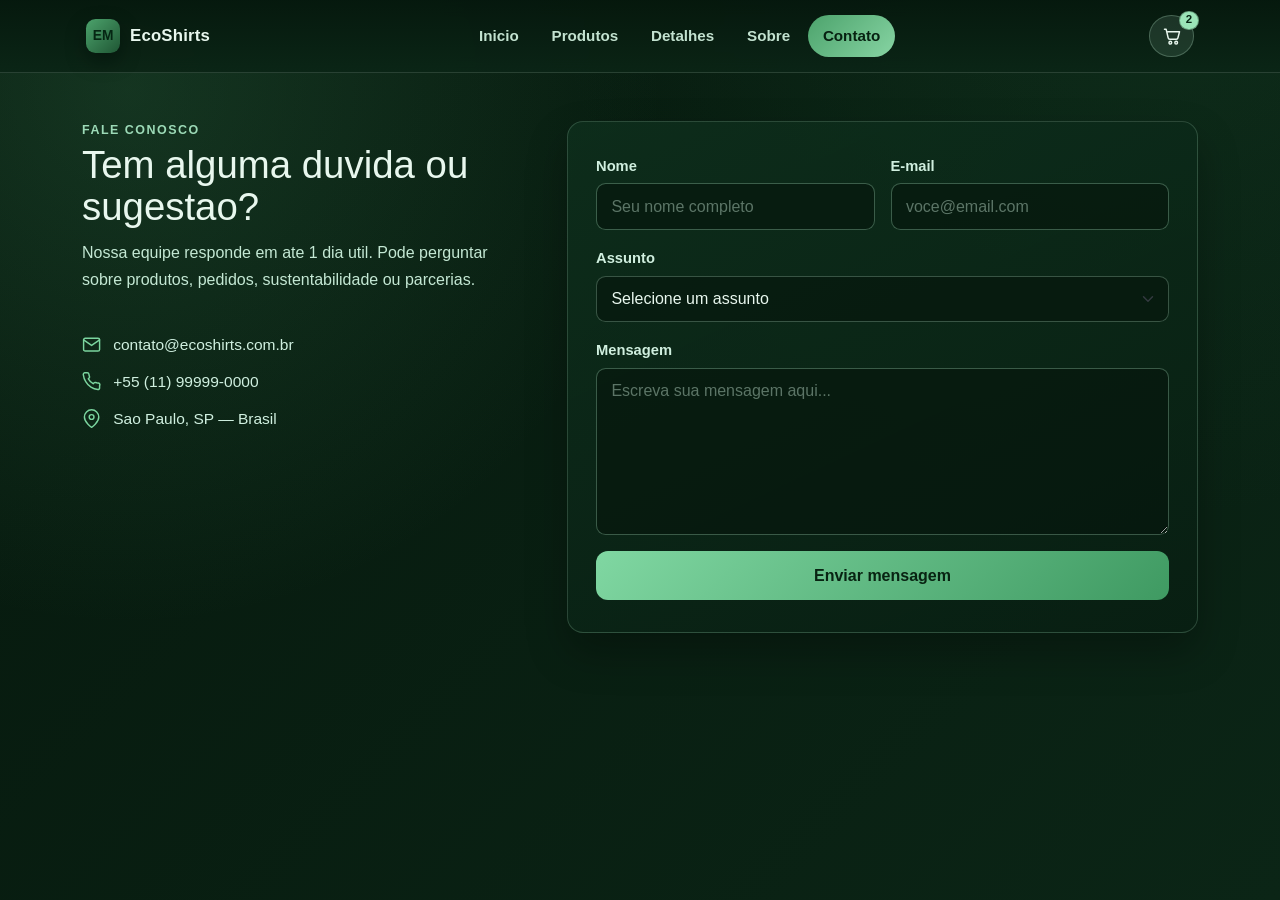
==== pages/contact.html @ 12e22d54 "feat: add contact page" ====
<!DOCTYPE html>
<html lang="pt-BR">
<head>
    <meta charset="UTF-8">
    <meta name="viewport" content="width=device-width, initial-scale=1.0">
    <title>EcoShirts | Contato</title>
    <link href="https://cdn.jsdelivr.net/npm/bootstrap@5.3.8/dist/css/bootstrap.min.css" rel="stylesheet" crossorigin="anonymous">
    <link rel="stylesheet" href="../styles/main.css">
</head>
<body>
    <header class="site-header">
        <nav class="site-nav container" aria-label="Navegacao principal">
            <a href="../index.html" class="brand" aria-label="Pagina inicial EcoShirts">
                <span class="brand-mark" aria-hidden="true">EM</span>
                <span class="brand-text">EcoShirts</span>
            </a>
            <ul class="menu-links">
                <li><a href="../index.html" class="menu-link">Inicio</a></li>
                <li><a href="products.html" class="menu-link">Produtos</a></li>
                <li><a href="product-detail.html" class="menu-link">Detalhes</a></li>
                <li><a href="#" class="menu-link">Sobre</a></li>
                <li><a href="contact.html" class="menu-link active" aria-current="page">Contato</a></li>
            </ul>
            <a href="#" class="cart-button" aria-label="Carrinho">
                <svg viewBox="0 0 24 24" aria-hidden="true" focusable="false">
                    <path d="M3 4h2l2.4 10.2a2 2 0 0 0 2 1.6h7.7a2 2 0 0 0 2-1.6L21 7H7"></path>
                    <circle cx="10" cy="20" r="1.6"></circle>
                    <circle cx="17" cy="20" r="1.6"></circle>
                </svg>
                <span class="cart-count">2</span>
            </a>
        </nav>
    </header>

    <main class="contact-page">
        <section class="container py-5">
            <div class="row justify-content-center g-5">

                <div class="col-12 col-lg-5 d-flex flex-column gap-4">
                    <div>
                        <p class="kicker">Fale conosco</p>
                        <h1 class="contact-title">Tem alguma duvida ou sugestao?</h1>
                        <p class="contact-subtitle">Nossa equipe responde em ate 1 dia util. Pode perguntar sobre produtos, pedidos, sustentabilidade ou parcerias.</p>
                    </div>

                    <div class="contact-info-block">
                        <div class="contact-info-item">
                            <svg viewBox="0 0 24 24" aria-hidden="true">
                                <path d="M4 4h16c1.1 0 2 .9 2 2v12c0 1.1-.9 2-2 2H4c-1.1 0-2-.9-2-2V6c0-1.1.9-2 2-2z"></path>
                                <polyline points="22,6 12,13 2,6"></polyline>
                            </svg>
                            <span>contato@ecoshirts.com.br</span>
                        </div>
                        <div class="contact-info-item">
                            <svg viewBox="0 0 24 24" aria-hidden="true">
                                <path d="M22 16.92v3a2 2 0 0 1-2.18 2 19.79 19.79 0 0 1-8.63-3.07A19.5 19.5 0 0 1 4.69 12a19.79 19.79 0 0 1-3.07-8.67A2 2 0 0 1 3.62 1h3a2 2 0 0 1 2 1.72c.127.96.361 1.903.7 2.81a2 2 0 0 1-.45 2.11L7.91 8.6a16 16 0 0 0 6 6l.96-.96a2 2 0 0 1 2.11-.45c.907.339 1.85.573 2.81.7A2 2 0 0 1 22 16.92z"></path>
                            </svg>
                            <span>+55 (11) 99999-0000</span>
                        </div>
                        <div class="contact-info-item">
                            <svg viewBox="0 0 24 24" aria-hidden="true">
                                <path d="M21 10c0 7-9 13-9 13S3 17 3 10a9 9 0 0 1 18 0z"></path>
                                <circle cx="12" cy="10" r="3"></circle>
                            </svg>
                            <span>Sao Paulo, SP — Brasil</span>
                        </div>
                    </div>
                </div>

                <div class="col-12 col-lg-7">
                    <form class="contact-form" novalidate>
                        <div class="row g-3">
                            <div class="col-12 col-sm-6">
                                <label for="contactName" class="form-label">Nome</label>
                                <input type="text" class="form-control contact-input" id="contactName" placeholder="Seu nome completo" required>
                            </div>
                            <div class="col-12 col-sm-6">
                                <label for="contactEmail" class="form-label">E-mail</label>
                                <input type="email" class="form-control contact-input" id="contactEmail" placeholder="voce@email.com" required>
                            </div>
                            <div class="col-12">
                                <label for="contactSubject" class="form-label">Assunto</label>
                                <select class="form-select contact-input" id="contactSubject" required>
                                    <option value="" selected disabled>Selecione um assunto</option>
                                    <option value="pedido">Duvida sobre pedido</option>
                                    <option value="produto">Informacoes sobre produto</option>
                                    <option value="troca">Troca ou devolucao</option>
                                    <option value="parceria">Parceria ou revenda</option>
                                    <option value="sustentabilidade">Sustentabilidade</option>
                                    <option value="outro">Outro</option>
                                </select>
                            </div>
                            <div class="col-12">
                                <label for="contactMessage" class="form-label">Mensagem</label>
                                <textarea class="form-control contact-input" id="contactMessage" rows="6" placeholder="Escreva sua mensagem aqui..." required></textarea>
                            </div>
                            <div class="col-12">
                                <button type="submit" class="btn btn-eco w-100 btn-lg contact-submit">Enviar mensagem</button>
                            </div>
                        </div>
                    </form>
                </div>

            </div>
        </section>
    </main>

    <script src="https://cdn.jsdelivr.net/npm/bootstrap@5.3.8/dist/js/bootstrap.bundle.min.js" crossorigin="anonymous"></script>
</body>
</html>
---- styles/main.css ----
:root {
	--green-950: #06180d;
	--green-900: #0b2516;
	--green-800: #153c26;
	--green-700: #1f5634;
	--green-500: #4ca36c;
	--green-300: #b6e5c8;
	--text-main: #e8f7ee;
	--text-soft: #c3e2d0;
}

* {
	box-sizing: border-box;
}

body {
	margin: 0;
	font-family: "Segoe UI", Tahoma, Geneva, Verdana, sans-serif;
	background:
		radial-gradient(circle at 10% 10%, rgba(76, 163, 108, 0.2), transparent 38%),
		radial-gradient(circle at 90% -10%, rgba(31, 86, 52, 0.25), transparent 40%),
		linear-gradient(135deg, var(--green-950), var(--green-900));
	min-height: 100vh;
	color: var(--text-main);
}

.site-header {
	position: sticky;
	top: 0;
	z-index: 100;
	background: linear-gradient(180deg, rgba(6, 24, 13, 0.95), rgba(11, 37, 22, 0.95));
	border-bottom: 1px solid rgba(182, 229, 200, 0.2);
	backdrop-filter: blur(8px);
}

.site-nav {
	display: flex;
	align-items: center;
	justify-content: space-between;
	gap: 1rem;
	padding: 0.95rem 1rem;
}

.brand {
	display: inline-flex;
	align-items: center;
	gap: 0.6rem;
	text-decoration: none;
	color: var(--text-main);
	font-weight: 700;
	letter-spacing: 0.2px;
}

.brand-mark {
	display: grid;
	place-items: center;
	width: 2.15rem;
	height: 2.15rem;
	border-radius: 0.6rem;
	background: linear-gradient(135deg, var(--green-500), var(--green-700));
	color: #052613;
	font-size: 0.86rem;
	box-shadow: 0 8px 20px rgba(0, 0, 0, 0.35);
}

.brand-text {
	font-size: 1.05rem;
}

.menu-links {
	margin: 0;
	padding: 0;
	list-style: none;
	display: flex;
	align-items: center;
	gap: 0.25rem;
}

.menu-link {
	display: inline-block;
	text-decoration: none;
	color: var(--text-soft);
	font-weight: 600;
	font-size: 0.95rem;
	padding: 0.58rem 0.9rem;
	border-radius: 999px;
	transition: background-color 0.2s ease, color 0.2s ease, transform 0.2s ease;
}

.menu-link:hover,
.menu-link:focus-visible {
	color: var(--text-main);
	background-color: rgba(76, 163, 108, 0.18);
	transform: translateY(-1px);
}

.menu-link.active {
	color: #072111;
	background: linear-gradient(135deg, var(--green-500), #87d4a3);
}

.cart-button {
	position: relative;
	display: inline-grid;
	place-items: center;
	width: 2.8rem;
	height: 2.6rem;
	border-radius: 50%;
	color: var(--text-main);
	text-decoration: none;
	background: rgba(182, 229, 200, 0.12);
	border: 1px solid rgba(182, 229, 200, 0.28);
	transition: transform 0.2s ease, background-color 0.2s ease;
}

.cart-button:hover,
.cart-button:focus-visible {
	transform: translateY(-1px);
	background: rgba(182, 229, 200, 0.22);
}

.cart-button svg {
	width: 1.25rem;
	height: 1.25rem;
}

.cart-button svg path,
.cart-button svg circle {
	fill: none;
	stroke: currentColor;
	stroke-width: 1.8;
	stroke-linecap: round;
	stroke-linejoin: round;
}

.cart-count {
	position: absolute;
	top: -0.35rem;
	right: -0.35rem;
	min-width: 1.2rem;
	height: 1.2rem;
	border-radius: 999px;
	display: grid;
	place-items: center;
	padding: 0 0.25rem;
	background: #9be5b8;
	color: #062514;
	font-size: 0.72rem;
	font-weight: 800;
	line-height: 1;
	border: 1px solid rgba(6, 24, 13, 0.35);
}

@media (max-width: 900px) {
	.site-nav {
		flex-wrap: wrap;
		justify-content: center;
		padding-top: 0.8rem;
		padding-bottom: 0.9rem;
	}

	.brand {
		width: 100%;
		justify-content: center;
	}

	.menu-links {
		width: 100%;
		justify-content: center;
		flex-wrap: wrap;
	}

	.cart-button {
		margin-top: 0.25rem;
	}
}

/* ===== CLASSES DA PAGINA INDEX (HOME) ===== */

.hero-wrap {
	padding-top: 1.5rem;
	padding-bottom: 1rem;
}

.promo-carousel {
	border: 1px solid rgba(182, 229, 200, 0.22);
	border-radius: 1rem;
	overflow: hidden;
	box-shadow: 0 20px 40px rgba(0, 0, 0, 0.35);
}

.promo-slide {
	min-height: 360px;
	display: flex;
	flex-direction: column;
	justify-content: center;
	gap: 0.8rem;
	padding: 3rem 3.2rem;
	color: #ecfff3;
}

.promo-slide h1,
.promo-slide h2 {
	margin: 0;
	max-width: 18ch;
	font-size: clamp(1.5rem, 3.6vw, 2.6rem);
	line-height: 1.08;
	letter-spacing: -0.02em;
}

.promo-slide p {
	margin: 0;
	max-width: 52ch;
	color: #d6efe0;
	font-size: 1rem;
}

.slide-tag {
	align-self: flex-start;
	padding: 0.36rem 0.78rem;
	border-radius: 999px;
	border: 1px solid rgba(184, 240, 206, 0.38);
	background: rgba(8, 42, 23, 0.45);
	font-size: 0.74rem;
	font-weight: 700;
	letter-spacing: 0.08em;
}

.slide-1 {
	background:
		radial-gradient(circle at 85% 20%, rgba(127, 220, 161, 0.18), transparent 35%),
		linear-gradient(125deg, #0d2f1b 0%, #1c4d33 55%, #0d2819 100%);
}

.slide-2 {
	background:
		radial-gradient(circle at 78% 15%, rgba(198, 245, 216, 0.15), transparent 30%),
		linear-gradient(125deg, #0a2214 0%, #16422b 45%, #245f3e 100%);
}

.slide-3 {
	background:
		radial-gradient(circle at 90% 28%, rgba(147, 230, 177, 0.22), transparent 34%),
		linear-gradient(125deg, #0c2918 0%, #123721 52%, #1f5634 100%);
}

.btn-eco {
	background: linear-gradient(135deg, #80d7a2, #3f9a62);
	border: none;
	color: #082312;
	font-weight: 700;
	padding: 0.62rem 1.05rem;
	border-radius: 0.7rem;
	width: fit-content;
}

.btn-eco:hover,
.btn-eco:focus-visible {
	background: linear-gradient(135deg, #9be8bb, #50ac73);
	color: #041a0d;
}

.carousel-control-prev,
.carousel-control-next {
	width: 3%;
}

.carousel-control-prev-icon,
.carousel-control-next-icon {
	filter: drop-shadow(0 4px 10px rgba(0, 0, 0, 0.45));
}

.products-area {
	padding-top: 1.2rem;
	padding-bottom: 3rem;
}

.section-head {
	margin-bottom: 1.35rem;
}

.kicker {
	margin: 0;
	font-size: 0.78rem;
	font-weight: 700;
	letter-spacing: 0.12em;
	text-transform: uppercase;
	color: #9cdab7;
}

.section-head h2 {
	margin: 0.25rem 0 0;
	font-size: clamp(1.35rem, 3vw, 2rem);
}

.category-block {
	margin-top: 1.45rem;
}

.category-block h3 {
	font-size: 1.08rem;
	margin-bottom: 0.9rem;
	color: #d7f7e5;
}

.product-card {
	background: linear-gradient(155deg, rgba(16, 49, 30, 0.85), rgba(10, 35, 21, 0.9));
	border: 1px solid rgba(182, 229, 200, 0.2);
	border-radius: 0.9rem;
	box-shadow: 0 14px 26px rgba(0, 0, 0, 0.26);
	color: #e7f8ee;
	transition: transform 0.2s ease, border-color 0.2s ease;
}

.product-card:hover {
	transform: translateY(-3px);
	border-color: rgba(155, 229, 184, 0.52);
}

.product-card .card-title {
	font-size: 1.15rem;
	margin-bottom: 0.55rem;
}

.product-card .card-text {
	color: #cae7d7;
	font-size: 0.94rem;
	min-height: 2.7rem;
}

.bg-eco {
	background: #76cd98 !important;
	color: #072313;
	font-weight: 700;
}

.price {
	font-size: 1.05rem;
	font-weight: 700;
	color: #b3efcb;
	margin-top: 0.75rem;
	margin-bottom: 0.9rem;
}

.btn-outline-eco {
	border: 1px solid rgba(169, 235, 196, 0.48);
	color: #d9f8e7;
	background: rgba(116, 192, 147, 0.08);
	font-weight: 600;
}

.btn-outline-eco:hover,
.btn-outline-eco:focus-visible {
	background: #79d09b;
	color: #072112;
	border-color: #79d09b;
}

@media (max-width: 768px) {
	.promo-slide {
		min-height: 330px;
		padding: 2.15rem 1.35rem;
	}

	.promo-slide p {
		max-width: 38ch;
		font-size: 0.95rem;
	}

	.products-area {
		padding-bottom: 2.1rem;
	}
}

/* ===== CLASSES DA PAGINA PRODUCT-DETAIL ===== */

.product-detail-page {
	padding-bottom: 3rem;
}

.product-nav-bar {
	display: flex;
	align-items: center;
	justify-content: space-between;
	flex-wrap: wrap;
	gap: 0.75rem;
}

.btn-back {
	display: inline-flex;
	align-items: center;
	gap: 0.45rem;
	text-decoration: none;
	color: var(--text-soft);
	font-size: 0.93rem;
	font-weight: 600;
	transition: color 0.2s ease, gap 0.2s ease;
}

.btn-back:hover {
	color: var(--text-main);
	gap: 0.65rem;
}

.btn-back svg {
	width: 1.1rem;
	height: 1.1rem;
	fill: none;
	stroke: currentColor;
	stroke-width: 2;
	stroke-linecap: round;
	stroke-linejoin: round;
}

.product-counter {
	font-size: 0.85rem;
	color: #9fd4b7;
	font-weight: 600;
	background: rgba(155, 229, 184, 0.1);
	border: 1px solid rgba(155, 229, 184, 0.25);
	padding: 0.3rem 0.75rem;
	border-radius: 999px;
}

.detail-img {
	width: 100%;
	max-height: 520px;
	object-fit: cover;
	box-shadow: 0 20px 50px rgba(0, 0, 0, 0.4);
}

.product-info .product-desc {
	color: #c9e9d9;
	line-height: 1.65;
}

.product-details li {
	padding: 0.4rem 0;
	border-bottom: 1px solid rgba(182, 229, 200, 0.12);
	font-size: 0.95rem;
	color: #cde8d8;
}

.product-details li:last-child {
	border-bottom: none;
}

.product-pagination {
	display: flex;
	gap: 0.75rem;
}

.btn-pag {
	flex: 1;
	display: inline-flex;
	align-items: center;
	justify-content: center;
	gap: 0.45rem;
	padding: 0.65rem 1rem;
	border-radius: 0.75rem;
	border: 1px solid rgba(182, 229, 200, 0.28);
	background: rgba(182, 229, 200, 0.08);
	color: var(--text-main);
	font-weight: 600;
	font-size: 0.95rem;
	cursor: pointer;
	transition: background-color 0.2s ease, border-color 0.2s ease, transform 0.15s ease;
}

.btn-pag:hover:not(:disabled) {
	background: rgba(182, 229, 200, 0.18);
	border-color: rgba(182, 229, 200, 0.52);
	transform: translateY(-1px);
}

.btn-pag:disabled {
	opacity: 0.3;
	cursor: not-allowed;
}

.btn-pag svg {
	width: 1.1rem;
	height: 1.1rem;
	fill: none;
	stroke: currentColor;
	stroke-width: 2.2;
	stroke-linecap: round;
	stroke-linejoin: round;
}

/* ===== CLASSES DA PAGINA PRODUCTS (CATEGORIAS) ===== */

.catalog-page {
	padding-bottom: 2rem;
}

.catalog-header h1 {
	margin: 0.2rem 0 0.5rem;
	font-size: clamp(1.55rem, 3.1vw, 2.4rem);
	line-height: 1.08;
}

.catalog-header p {
	margin: 0;
	color: #c4e8d4;
	max-width: 62ch;
}

.filter-panel {
	position: sticky;
	top: 5.9rem;
	background: linear-gradient(160deg, rgba(14, 47, 29, 0.9), rgba(8, 31, 18, 0.9));
	border: 1px solid rgba(182, 229, 200, 0.2);
	border-radius: 0.95rem;
	padding: 1.05rem 1rem;
	box-shadow: 0 14px 28px rgba(0, 0, 0, 0.22);
}

.filter-panel h2 {
	font-size: 1.12rem;
	margin-bottom: 1rem;
}

.filter-block {
	padding-bottom: 0.95rem;
	margin-bottom: 0.95rem;
	border-bottom: 1px solid rgba(182, 229, 200, 0.14);
}

.filter-block h3 {
	font-size: 0.92rem;
	text-transform: uppercase;
	letter-spacing: 0.06em;
	color: #9fdcbb;
	margin-bottom: 0.6rem;
}

.filter-panel .form-check {
	margin-bottom: 0.45rem;
	color: #d6f0e0;
}

.filter-panel .form-check-input {
	background-color: rgba(206, 241, 220, 0.16);
	border-color: rgba(206, 241, 220, 0.45);
}

.filter-panel .form-check-input:checked {
	background-color: #7bd59f;
	border-color: #7bd59f;
}

.catalog-meta p {
	color: #b9dec9;
	font-size: 0.93rem;
}

.catalog-meta .form-select {
	width: auto;
	min-width: 220px;
	background-color: rgba(11, 37, 22, 0.92);
	border-color: rgba(182, 229, 200, 0.3);
	color: #dcf4e8;
}

.catalog-card {
	overflow: hidden;
}

.catalog-card .card-img-top {
	height: 210px;
	object-fit: cover;
	filter: saturate(0.9) contrast(1.02);
}

.catalog-card .card-title {
	font-size: 1.06rem;
	margin-bottom: 0.25rem;
}

.catalog-card .card-text {
	min-height: auto;
	font-size: 0.88rem;
	color: #a9d4bd;
	margin-bottom: 0.7rem;
}

@media (max-width: 991px) {
	.filter-panel {
		position: static;
	}
}

@media (max-width: 576px) {
	.catalog-meta {
		flex-direction: column;
		align-items: flex-start !important;
		gap: 0.7rem;
	}

	.catalog-meta .form-select {
		width: 100%;
	}
}

/* ===== CLASSES DA PAGINA CONTATO ===== */

.contact-page {
	padding-bottom: 3rem;
}

.contact-title {
	margin: 0.25rem 0 0.75rem;
	font-size: clamp(1.55rem, 3vw, 2.4rem);
	line-height: 1.1;
}

.contact-subtitle {
	color: #c4e8d4;
	max-width: 48ch;
	line-height: 1.65;
}

.contact-info-block {
	display: flex;
	flex-direction: column;
	gap: 0.85rem;
}

.contact-info-item {
	display: flex;
	align-items: center;
	gap: 0.75rem;
	color: #d0f0e0;
	font-size: 0.97rem;
}

.contact-info-item svg {
	width: 1.2rem;
	height: 1.2rem;
	flex-shrink: 0;
	fill: none;
	stroke: #7bd59f;
	stroke-width: 1.8;
	stroke-linecap: round;
	stroke-linejoin: round;
}

.contact-form {
	background: linear-gradient(155deg, rgba(14, 47, 29, 0.85), rgba(8, 31, 18, 0.9));
	border: 1px solid rgba(182, 229, 200, 0.2);
	border-radius: 1rem;
	padding: 2rem 1.75rem;
	box-shadow: 0 20px 40px rgba(0, 0, 0, 0.28);
}

.contact-form .form-label {
	color: #d0efdf;
	font-size: 0.92rem;
	font-weight: 600;
	margin-bottom: 0.4rem;
}

.contact-input,
.contact-input:focus {
	background-color: rgba(6, 24, 13, 0.7);
	border-color: rgba(182, 229, 200, 0.28);
	color: #e8f7ee;
	border-radius: 0.6rem;
	padding: 0.65rem 0.9rem;
}

.contact-input:focus {
	background-color: rgba(6, 24, 13, 0.88);
	border-color: rgba(123, 213, 159, 0.7);
	box-shadow: 0 0 0 3px rgba(123, 213, 159, 0.15);
	color: #e8f7ee;
}

.contact-input::placeholder {
	color: rgba(195, 226, 208, 0.45);
}

.contact-input option {
	background-color: #0b2516;
	color: #e8f7ee;
}

.contact-submit {
	padding-top: 0.8rem;
	padding-bottom: 0.8rem;
	font-size: 1rem;
	border-radius: 0.75rem;
}
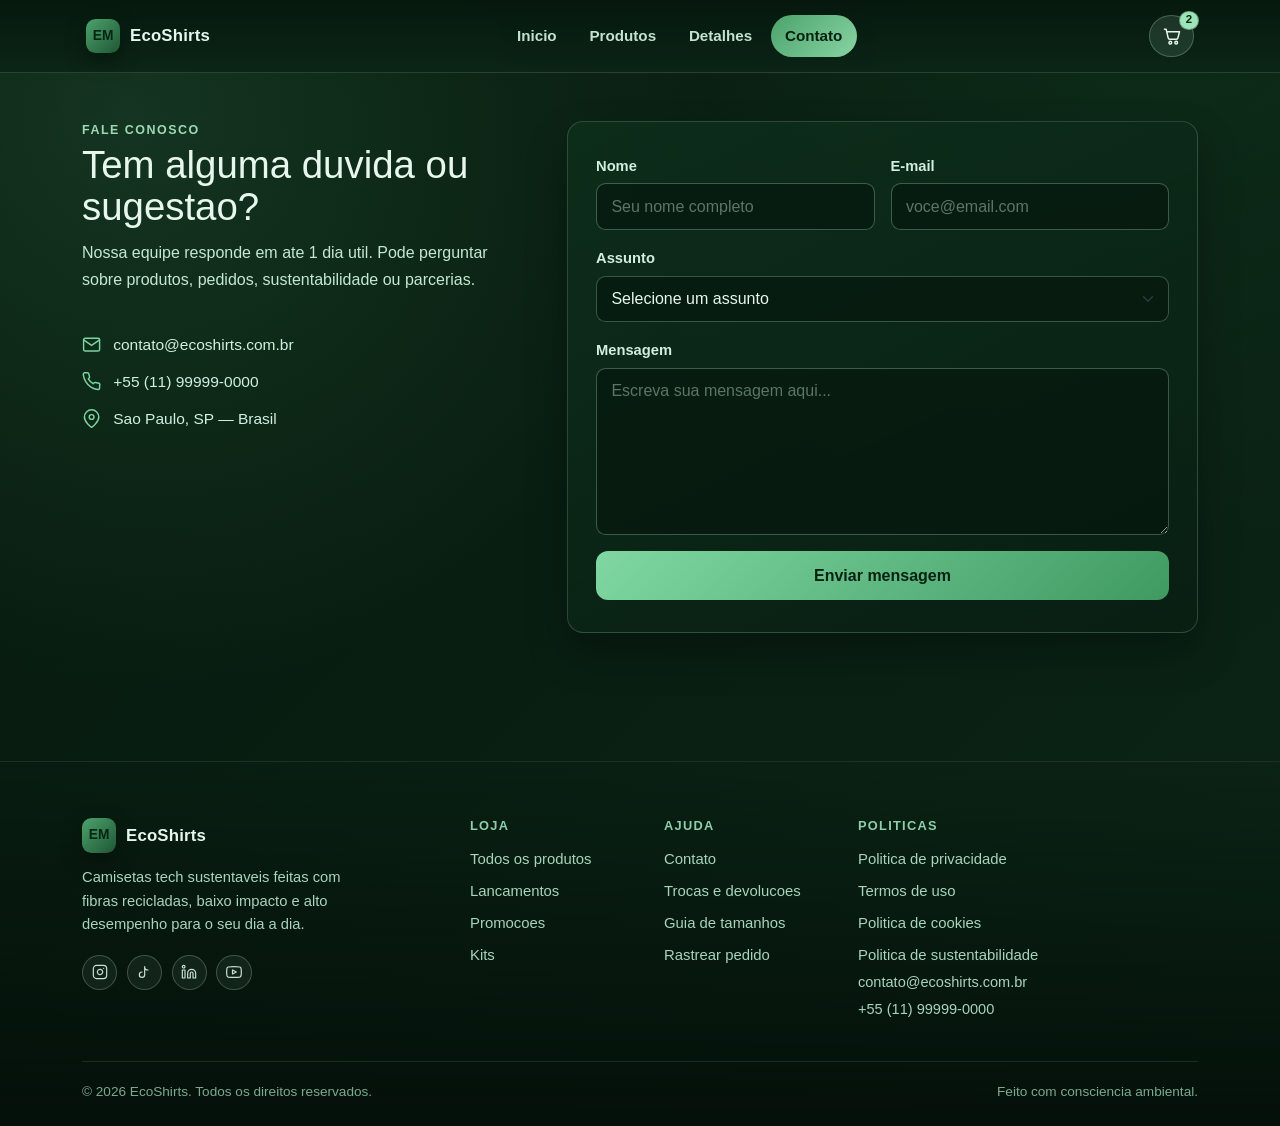
==== commit af3de021: "feat: create footer" ====
--- a/pages/contact.html
+++ b/pages/contact.html
@@ -18,7 +18,6 @@
                 <li><a href="../index.html" class="menu-link">Inicio</a></li>
                 <li><a href="products.html" class="menu-link">Produtos</a></li>
                 <li><a href="product-detail.html" class="menu-link">Detalhes</a></li>
-                <li><a href="#" class="menu-link">Sobre</a></li>
                 <li><a href="contact.html" class="menu-link active" aria-current="page">Contato</a></li>
             </ul>
             <a href="#" class="cart-button" aria-label="Carrinho">
@@ -105,6 +104,71 @@
         </section>
     </main>
 
+    <footer class="site-footer">
+        <div class="container footer-inner">
+            <div class="row g-5">
+                <div class="col-12 col-md-4">
+                    <a href="../index.html" class="brand footer-brand">
+                        <span class="brand-mark" aria-hidden="true">EM</span>
+                        <span class="brand-text">EcoShirts</span>
+                    </a>
+                    <p class="footer-about">Camisetas tech sustentaveis feitas com fibras recicladas, baixo impacto e alto desempenho para o seu dia a dia.</p>
+                    <div class="footer-social">
+                        <a href="#" aria-label="Instagram" class="social-link">
+                            <svg viewBox="0 0 24 24" aria-hidden="true"><rect x="2" y="2" width="20" height="20" rx="5" ry="5"/><path d="M16 11.37A4 4 0 1 1 12.63 8 4 4 0 0 1 16 11.37z"/><line x1="17.5" y1="6.5" x2="17.51" y2="6.5"/></svg>
+                        </a>
+                        <a href="#" aria-label="TikTok" class="social-link">
+                            <svg viewBox="0 0 24 24" aria-hidden="true"><path d="M9 12a4 4 0 1 0 4 4V4a5 5 0 0 0 5 5"/></svg>
+                        </a>
+                        <a href="#" aria-label="LinkedIn" class="social-link">
+                            <svg viewBox="0 0 24 24" aria-hidden="true"><path d="M16 8a6 6 0 0 1 6 6v7h-4v-7a2 2 0 0 0-2-2 2 2 0 0 0-2 2v7h-4v-7a6 6 0 0 1 6-6z"/><rect x="2" y="9" width="4" height="12"/><circle cx="4" cy="4" r="2"/></svg>
+                        </a>
+                        <a href="#" aria-label="YouTube" class="social-link">
+                            <svg viewBox="0 0 24 24" aria-hidden="true"><path d="M22.54 6.42a2.78 2.78 0 0 0-1.95-1.96C18.88 4 12 4 12 4s-6.88 0-8.59.46a2.78 2.78 0 0 0-1.95 1.96A29 29 0 0 0 1 12a29 29 0 0 0 .46 5.58A2.78 2.78 0 0 0 3.41 19.6C5.12 20 12 20 12 20s6.88 0 8.59-.4a2.78 2.78 0 0 0 1.95-1.96A29 29 0 0 0 23 12a29 29 0 0 0-.46-5.58z"/><polygon points="9.75 15.02 15.5 12 9.75 8.98 9.75 15.02"/></svg>
+                        </a>
+                    </div>
+                </div>
+
+                <div class="col-6 col-md-2">
+                    <h3 class="footer-heading">Loja</h3>
+                    <ul class="footer-links">
+                        <li><a href="products.html">Todos os produtos</a></li>
+                        <li><a href="products.html">Lancamentos</a></li>
+                        <li><a href="products.html">Promocoes</a></li>
+                        <li><a href="products.html">Kits</a></li>
+                    </ul>
+                </div>
+
+                <div class="col-6 col-md-2">
+                    <h3 class="footer-heading">Ajuda</h3>
+                    <ul class="footer-links">
+                        <li><a href="contact.html">Contato</a></li>
+                        <li><a href="#">Trocas e devolucoes</a></li>
+                        <li><a href="#">Guia de tamanhos</a></li>
+                        <li><a href="#">Rastrear pedido</a></li>
+                    </ul>
+                </div>
+
+                <div class="col-12 col-md-4">
+                    <h3 class="footer-heading">Politicas</h3>
+                    <ul class="footer-links">
+                        <li><a href="#">Politica de privacidade</a></li>
+                        <li><a href="#">Termos de uso</a></li>
+                        <li><a href="#">Politica de cookies</a></li>
+                        <li><a href="#">Politica de sustentabilidade</a></li>
+                    </ul>
+                    <p class="footer-contact-line">contato@ecoshirts.com.br</p>
+                    <p class="footer-contact-line">+55 (11) 99999-0000</p>
+                </div>
+            </div>
+
+            <div class="footer-bottom">
+                <p>&copy; 2026 EcoShirts. Todos os direitos reservados.</p>
+                <p>Feito com consciencia ambiental.</p>
+            </div>
+        </div>
+    </footer>
+
     <script src="https://cdn.jsdelivr.net/npm/bootstrap@5.3.8/dist/js/bootstrap.bundle.min.js" crossorigin="anonymous"></script>
 </body>
 </html>
--- a/styles/main.css
+++ b/styles/main.css
@@ -190,13 +190,40 @@
 }
 
 .promo-slide {
+	position: relative;
+	overflow: hidden;
 	min-height: 360px;
 	display: flex;
 	flex-direction: column;
 	justify-content: center;
+	color: #ecfff3;
+}
+
+.slide-bg {
+	position: absolute;
+	inset: 0;
+	width: 100%;
+	height: 100%;
+	object-fit: cover;
+	z-index: 0;
+	filter: saturate(0.6) brightness(0.45);
+}
+
+.promo-slide::before {
+	content: "";
+	position: absolute;
+	inset: 0;
+	z-index: 1;
+	pointer-events: none;
+}
+
+.slide-content {
+	position: relative;
+	z-index: 2;
+	display: flex;
+	flex-direction: column;
 	gap: 0.8rem;
 	padding: 3rem 3.2rem;
-	color: #ecfff3;
 }
 
 .promo-slide h1,
@@ -227,21 +254,30 @@
 }
 
 .slide-1 {
-	background:
-		radial-gradient(circle at 85% 20%, rgba(127, 220, 161, 0.18), transparent 35%),
-		linear-gradient(125deg, #0d2f1b 0%, #1c4d33 55%, #0d2819 100%);
+	background: linear-gradient(125deg, #0d2f1b 0%, #1c4d33 55%, #0d2819 100%);
+}
+
+.slide-1::before {
+	background: radial-gradient(circle at 85% 20%, rgba(127, 220, 161, 0.22), transparent 40%),
+		linear-gradient(125deg, rgba(13, 47, 27, 0.72) 0%, rgba(28, 77, 51, 0.55) 55%, rgba(13, 40, 25, 0.72) 100%);
 }
 
 .slide-2 {
-	background:
-		radial-gradient(circle at 78% 15%, rgba(198, 245, 216, 0.15), transparent 30%),
-		linear-gradient(125deg, #0a2214 0%, #16422b 45%, #245f3e 100%);
+	background: linear-gradient(125deg, #0a2214 0%, #16422b 45%, #245f3e 100%);
+}
+
+.slide-2::before {
+	background: radial-gradient(circle at 78% 15%, rgba(198, 245, 216, 0.18), transparent 35%),
+		linear-gradient(125deg, rgba(10, 34, 20, 0.7) 0%, rgba(22, 66, 43, 0.55) 45%, rgba(36, 95, 62, 0.68) 100%);
 }
 
 .slide-3 {
-	background:
-		radial-gradient(circle at 90% 28%, rgba(147, 230, 177, 0.22), transparent 34%),
-		linear-gradient(125deg, #0c2918 0%, #123721 52%, #1f5634 100%);
+	background: linear-gradient(125deg, #0c2918 0%, #123721 52%, #1f5634 100%);
+}
+
+.slide-3::before {
+	background: radial-gradient(circle at 90% 28%, rgba(147, 230, 177, 0.2), transparent 38%),
+		linear-gradient(125deg, rgba(12, 41, 24, 0.72) 0%, rgba(18, 55, 33, 0.55) 52%, rgba(31, 86, 52, 0.68) 100%);
 }
 
 .btn-eco {
@@ -359,6 +395,9 @@
 @media (max-width: 768px) {
 	.promo-slide {
 		min-height: 330px;
+	}
+
+	.slide-content {
 		padding: 2.15rem 1.35rem;
 	}
 
@@ -692,3 +731,128 @@
 	font-size: 1rem;
 	border-radius: 0.75rem;
 }
+
+/* ===== FOOTER ===== */
+
+.site-footer {
+	background: linear-gradient(180deg, rgba(6, 24, 13, 0.0), rgba(4, 16, 9, 1));
+	border-top: 1px solid rgba(182, 229, 200, 0.15);
+	padding-top: 3.5rem;
+	margin-top: 2rem;
+}
+
+.footer-inner {
+	padding-bottom: 1.5rem;
+}
+
+.footer-brand {
+	display: inline-flex;
+	align-items: center;
+	gap: 0.6rem;
+	text-decoration: none;
+	color: var(--text-main);
+	font-weight: 700;
+	margin-bottom: 0.85rem;
+}
+
+.footer-about {
+	color: #a8d4bc;
+	font-size: 0.92rem;
+	line-height: 1.6;
+	max-width: 34ch;
+	margin-bottom: 1.1rem;
+}
+
+.footer-social {
+	display: flex;
+	gap: 0.6rem;
+}
+
+.social-link {
+	display: grid;
+	place-items: center;
+	width: 2.2rem;
+	height: 2.2rem;
+	border-radius: 50%;
+	border: 1px solid rgba(182, 229, 200, 0.25);
+	background: rgba(182, 229, 200, 0.07);
+	color: var(--text-soft);
+	text-decoration: none;
+	transition: background-color 0.2s ease, border-color 0.2s ease, transform 0.2s ease;
+}
+
+.social-link:hover {
+	background: rgba(123, 213, 159, 0.2);
+	border-color: rgba(123, 213, 159, 0.55);
+	color: var(--text-main);
+	transform: translateY(-2px);
+}
+
+.social-link svg {
+	width: 1rem;
+	height: 1rem;
+	fill: none;
+	stroke: currentColor;
+	stroke-width: 1.8;
+	stroke-linecap: round;
+	stroke-linejoin: round;
+}
+
+.footer-heading {
+	font-size: 0.8rem;
+	font-weight: 700;
+	letter-spacing: 0.1em;
+	text-transform: uppercase;
+	color: #8ecfab;
+	margin-bottom: 0.85rem;
+}
+
+.footer-links {
+	list-style: none;
+	padding: 0;
+	margin: 0;
+	display: flex;
+	flex-direction: column;
+	gap: 0.5rem;
+}
+
+.footer-links a {
+	color: #a8d4bc;
+	text-decoration: none;
+	font-size: 0.93rem;
+	transition: color 0.2s ease;
+}
+
+.footer-links a:hover {
+	color: var(--text-main);
+}
+
+.footer-contact-line {
+	color: #a8d4bc;
+	font-size: 0.91rem;
+	margin: 0.3rem 0 0;
+}
+
+.footer-bottom {
+	display: flex;
+	justify-content: space-between;
+	align-items: center;
+	flex-wrap: wrap;
+	gap: 0.5rem;
+	margin-top: 2.5rem;
+	padding-top: 1.25rem;
+	border-top: 1px solid rgba(182, 229, 200, 0.12);
+}
+
+.footer-bottom p {
+	margin: 0;
+	font-size: 0.85rem;
+	color: #7aaa91;
+}
+
+@media (max-width: 768px) {
+	.footer-bottom {
+		flex-direction: column;
+		align-items: flex-start;
+	}
+}
